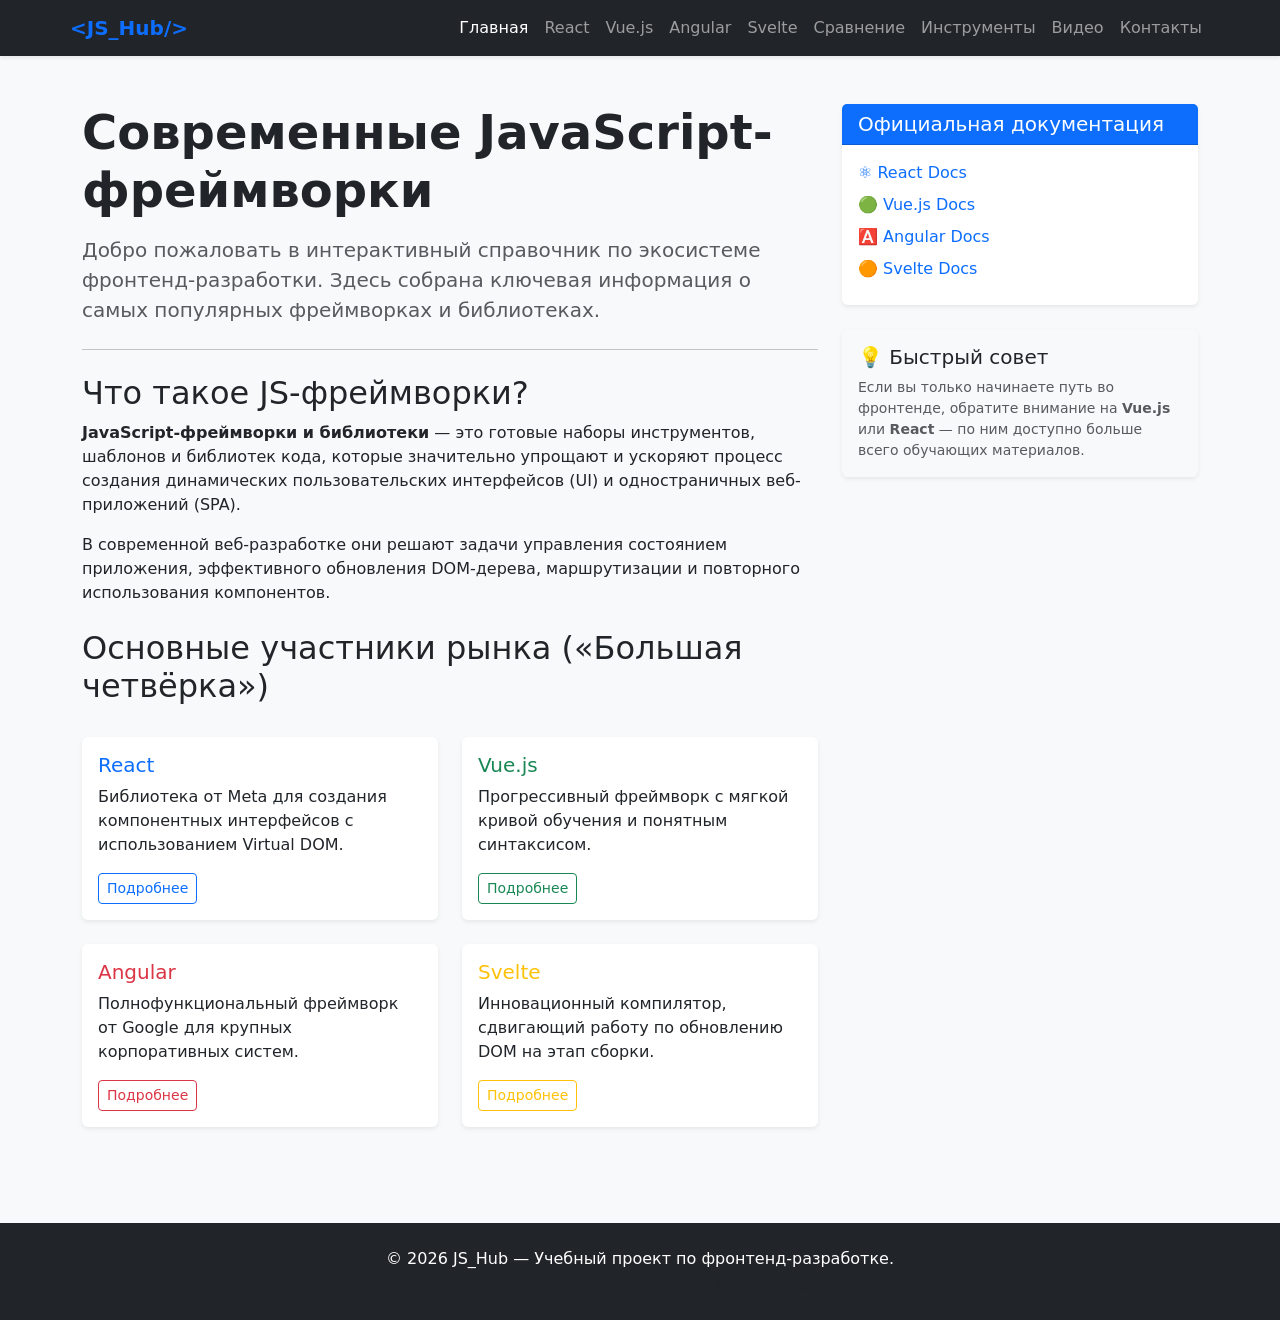
==== index.html @ e183293d "Add files via upload" ====
<!DOCTYPE html>
<html lang="ru">
<head>
    <meta charset="UTF-8">
    <meta name="viewport" content="width=device-width, initial-scale=1.0">
    <title>JS-Фреймворки — Справочник веб-разработчика</title>
    <!-- Bootstrap 5 CSS -->
    <link href="https://cdn.jsdelivr.net/npm/bootstrap@5.3.2/dist/css/bootstrap.min.css" rel="stylesheet">
    <!-- Кастомные стили -->
    <link rel="stylesheet" href="css/style.css">
</head>
<body class="d-flex flex-column min-vh-100">

    <!-- Шапка и навигация -->
    <header class="bg-dark text-white sticky-top shadow-sm">
        <nav class="navbar navbar-expand-lg navbar-dark container">
            <a class="navbar-brand fw-bold text-primary" href="index.html">
                &lt;JS_Hub/&gt;
            </a>
            <!-- Бургер-кнопка для мобильных устройств -->
            <button class="navbar-toggler" type="button" data-bs-toggle="collapse" data-bs-target="#mainNavbar" aria-controls="mainNavbar" aria-expanded="false" aria-label="Переключить навигацию">
                <span class="navbar-toggler-icon"></span>
            </button>

            <!-- Основное меню -->
            <div class="collapse navbar-collapse" id="mainNavbar">
                <ul class="navbar-nav ms-auto">
                    <li class="nav-item"><a class="nav-link active" aria-current="page" href="index.html">Главная</a></li>
                    <li class="nav-item"><a class="nav-link" href="react.html">React</a></li>
                    <li class="nav-item"><a class="nav-link" href="vue.html">Vue.js</a></li>
                    <li class="nav-item"><a class="nav-link" href="angular.html">Angular</a></li>
                    <li class="nav-item"><a class="nav-link" href="svelte.html">Svelte</a></li>
                    <li class="nav-item"><a class="nav-link" href="comparison.html">Сравнение</a></li>
                    <li class="nav-item"><a class="nav-link" href="tools.html">Инструменты</a></li>
                    <li class="nav-item"><a class="nav-link" href="video.html">Видео</a></li>
                    <li class="nav-item"><a class="nav-link" href="about.html">Контакты</a></li>
                </ul>
            </div>
        </nav>
    </header>

    <!-- Основной контент и Сайдбар -->
    <div class="container my-5 flex-grow-1">
        <div class="row">
            <!-- Главный контент (<main>) -->
            <main class="col-lg-8 mb-4">
                <section class="mb-4">
                    <h1 class="display-5 fw-bold mb-3">Современные JavaScript-фреймворки</h1>
                    <p class="lead text-muted">
                        Добро пожаловать в интерактивный справочник по экосистеме фронтенд-разработки. 
                        Здесь собрана ключевая информация о самых популярных фреймворках и библиотеках.
                    </p>
                    <hr class="my-4">
                </section>

                <section class="mb-4">
                    <h2>Что такое JS-фреймворки?</h2>
                    <p>
                        <strong>JavaScript-фреймворки и библиотеки</strong> — это готовые наборы инструментов, шаблонов и библиотек кода, 
                        которые значительно упрощают и ускоряют процесс создания динамических пользовательских интерфейсов (UI) и одностраничных веб-приложений (SPA).
                    </p>
                    <p>
                        В современной веб-разработке они решают задачи управления состоянием приложения, эффективного обновления DOM-дерева, 
                        маршрутизации и повторного использования компонентов.
                    </p>
                </section>

                <section class="mb-4">
                    <h2>Основные участники рынка («Большая четвёрка»)</h2>
                    <div class="row row-cols-1 row-cols-md-2 g-4 mt-2">
                        <div class="col">
                            <div class="card h-100 border-0 shadow-sm">
                                <div class="card-body">
                                    <h3 class="h5 card-title text-primary">React</h3>
                                    <p class="card-text fs-6">Библиотека от Meta для создания компонентных интерфейсов с использованием Virtual DOM.</p>
                                    <a href="react.html" class="btn btn-outline-primary btn-sm">Подробнее</a>
                                </div>
                            </div>
                        </div>
                        <div class="col">
                            <div class="card h-100 border-0 shadow-sm">
                                <div class="card-body">
                                    <h3 class="h5 card-title text-success">Vue.js</h3>
                                    <p class="card-text fs-6">Прогрессивный фреймворк с мягкой кривой обучения и понятным синтаксисом.</p>
                                    <a href="vue.html" class="btn btn-outline-success btn-sm">Подробнее</a>
                                </div>
                            </div>
                        </div>
                        <div class="col">
                            <div class="card h-100 border-0 shadow-sm">
                                <div class="card-body">
                                    <h3 class="h5 card-title text-danger">Angular</h3>
                                    <p class="card-text fs-6">Полнофункциональный фреймворк от Google для крупных корпоративных систем.</p>
                                    <a href="angular.html" class="btn btn-outline-danger btn-sm">Подробнее</a>
                                </div>
                            </div>
                        </div>
                        <div class="col">
                            <div class="card h-100 border-0 shadow-sm">
                                <div class="card-body">
                                    <h3 class="h5 card-title text-warning">Svelte</h3>
                                    <p class="card-text fs-6">Инновационный компилятор, сдвигающий работу по обновлению DOM на этап сборки.</p>
                                    <a href="svelte.html" class="btn btn-outline-warning btn-sm">Подробнее</a>
                                </div>
                            </div>
                        </div>
                    </div>
                </section>
            </main>

            <!-- Сайдбар (<aside>) -->
            <aside class="col-lg-4">
                <div class="card mb-4 shadow-sm border-0">
                    <div class="card-header bg-primary text-white">
                        <h2 class="h5 mb-0">Официальная документация</h2>
                    </div>
                    <div class="card-body">
                        <ul class="list-unstyled mb-0">
                            <li class="mb-2"><a href="https://react.dev" target="_blank" rel="noopener noreferrer" class="text-decoration-none">⚛️ React Docs</a></li>
                            <li class="mb-2"><a href="https://vuejs.org" target="_blank" rel="noopener noreferrer" class="text-decoration-none">🟢 Vue.js Docs</a></li>
                            <li class="mb-2"><a href="https://angular.dev" target="_blank" rel="noopener noreferrer" class="text-decoration-none">🅰️ Angular Docs</a></li>
                            <li class="mb-2"><a href="https://svelte.dev" target="_blank" rel="noopener noreferrer" class="text-decoration-none">🟠 Svelte Docs</a></li>
                        </ul>
                    </div>
                </div>

                <div class="card shadow-sm border-0 bg-light">
                    <div class="card-body">
                        <h3 class="h5 card-title">💡 Быстрый совет</h3>
                        <p class="card-text small text-muted">
                            Если вы только начинаете путь во фронтенде, обратите внимание на <strong>Vue.js</strong> или <strong>React</strong> — по ним доступно больше всего обучающих материалов.
                        </p>
                    </div>
                </div>
            </aside>
        </div>
    </div>

    <!-- Подвал (<footer>) -->
    <footer class="bg-dark text-white py-4 mt-auto">
        <div class="container text-center">
            <p class="mb-1">&copy; 2026 JS_Hub — Учебный проект по фронтенд-разработке.</p>
            <p class="small text-muted mb-0">Разработано с использованием HTML5, CSS3 и Bootstrap 5.</p>
        </div>
    </footer>

    <!-- Bootstrap 5 JS Bundle (включает Popper для выпадающих меню и бургера) -->
    <script src="https://cdn.jsdelivr.net/npm/bootstrap@5.3.2/dist/js/bootstrap.bundle.min.js"></script>
</body>
</html>
---- css/style.css ----
Body {
    Background-color: #f8f9fa; 
}


.card {
    Transition: transform 0.2s ease-in-out;
}

.card:hover {
    Transform: translateY(-5px);
}


.nav-link:hover {
    Color: #ffc107 !important;
}
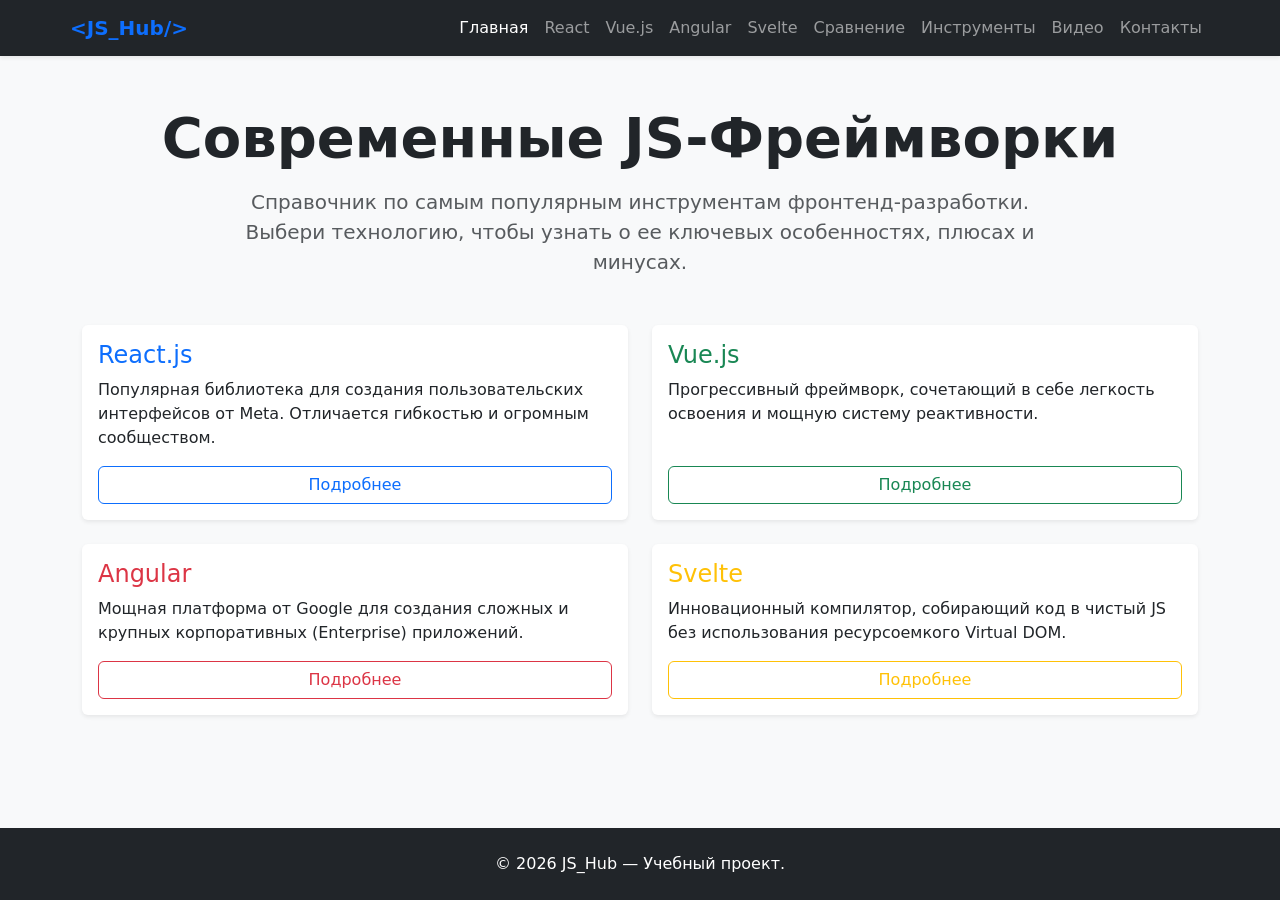
==== commit 150bc830: "update for mobile version" ====
--- a/index.html
+++ b/index.html
@@ -3,26 +3,19 @@
 <head>
     <meta charset="UTF-8">
     <meta name="viewport" content="width=device-width, initial-scale=1.0">
-    <title>JS-Фреймворки — Справочник веб-разработчика</title>
-    <!-- Bootstrap 5 CSS -->
+    <title>Главная — JS-Фреймворки</title>
     <link href="https://cdn.jsdelivr.net/npm/bootstrap@5.3.2/dist/css/bootstrap.min.css" rel="stylesheet">
-    <!-- Кастомные стили -->
     <link rel="stylesheet" href="css/style.css">
 </head>
 <body class="d-flex flex-column min-vh-100">
 
-    <!-- Шапка и навигация -->
+    <!-- Header -->
     <header class="bg-dark text-white sticky-top shadow-sm">
         <nav class="navbar navbar-expand-lg navbar-dark container">
-            <a class="navbar-brand fw-bold text-primary" href="index.html">
-                &lt;JS_Hub/&gt;
-            </a>
-            <!-- Бургер-кнопка для мобильных устройств -->
-            <button class="navbar-toggler" type="button" data-bs-toggle="collapse" data-bs-target="#mainNavbar" aria-controls="mainNavbar" aria-expanded="false" aria-label="Переключить навигацию">
+            <a class="navbar-brand fw-bold text-primary" href="index.html">&lt;JS_Hub/&gt;</a>
+            <button class="navbar-toggler" type="button" data-bs-toggle="collapse" data-bs-target="#mainNavbar">
                 <span class="navbar-toggler-icon"></span>
             </button>
-
-            <!-- Основное меню -->
             <div class="collapse navbar-collapse" id="mainNavbar">
                 <ul class="navbar-nav ms-auto">
                     <li class="nav-item"><a class="nav-link active" aria-current="page" href="index.html">Главная</a></li>
@@ -39,112 +32,73 @@
         </nav>
     </header>
 
-    <!-- Основной контент и Сайдбар -->
-    <div class="container my-5 flex-grow-1">
-        <div class="row">
-            <!-- Главный контент (<main>) -->
-            <main class="col-lg-8 mb-4">
-                <section class="mb-4">
-                    <h1 class="display-5 fw-bold mb-3">Современные JavaScript-фреймворки</h1>
-                    <p class="lead text-muted">
-                        Добро пожаловать в интерактивный справочник по экосистеме фронтенд-разработки. 
-                        Здесь собрана ключевая информация о самых популярных фреймворках и библиотеках.
-                    </p>
-                    <hr class="my-4">
-                </section>
+    <!-- Main Content -->
+    <main class="container my-5 flex-grow-1">
+        
+        <!-- Приветственный блок (Hero) -->
+        <div class="text-center mb-5">
+            <h1 class="display-4 fw-bold text-dark mb-3">Современные JS-Фреймворки</h1>
+            <p class="lead text-muted w-75 mx-auto">Справочник по самым популярным инструментам фронтенд-разработки. Выбери технологию, чтобы узнать о ее ключевых особенностях, плюсах и минусах.</p>
+        </div>
 
-                <section class="mb-4">
-                    <h2>Что такое JS-фреймворки?</h2>
-                    <p>
-                        <strong>JavaScript-фреймворки и библиотеки</strong> — это готовые наборы инструментов, шаблонов и библиотек кода, 
-                        которые значительно упрощают и ускоряют процесс создания динамических пользовательских интерфейсов (UI) и одностраничных веб-приложений (SPA).
-                    </p>
-                    <p>
-                        В современной веб-разработке они решают задачи управления состоянием приложения, эффективного обновления DOM-дерева, 
-                        маршрутизации и повторного использования компонентов.
-                    </p>
-                </section>
-
-                <section class="mb-4">
-                    <h2>Основные участники рынка («Большая четвёрка»)</h2>
-                    <div class="row row-cols-1 row-cols-md-2 g-4 mt-2">
-                        <div class="col">
-                            <div class="card h-100 border-0 shadow-sm">
-                                <div class="card-body">
-                                    <h3 class="h5 card-title text-primary">React</h3>
-                                    <p class="card-text fs-6">Библиотека от Meta для создания компонентных интерфейсов с использованием Virtual DOM.</p>
-                                    <a href="react.html" class="btn btn-outline-primary btn-sm">Подробнее</a>
-                                </div>
-                            </div>
-                        </div>
-                        <div class="col">
-                            <div class="card h-100 border-0 shadow-sm">
-                                <div class="card-body">
-                                    <h3 class="h5 card-title text-success">Vue.js</h3>
-                                    <p class="card-text fs-6">Прогрессивный фреймворк с мягкой кривой обучения и понятным синтаксисом.</p>
-                                    <a href="vue.html" class="btn btn-outline-success btn-sm">Подробнее</a>
-                                </div>
-                            </div>
-                        </div>
-                        <div class="col">
-                            <div class="card h-100 border-0 shadow-sm">
-                                <div class="card-body">
-                                    <h3 class="h5 card-title text-danger">Angular</h3>
-                                    <p class="card-text fs-6">Полнофункциональный фреймворк от Google для крупных корпоративных систем.</p>
-                                    <a href="angular.html" class="btn btn-outline-danger btn-sm">Подробнее</a>
-                                </div>
-                            </div>
-                        </div>
-                        <div class="col">
-                            <div class="card h-100 border-0 shadow-sm">
-                                <div class="card-body">
-                                    <h3 class="h5 card-title text-warning">Svelte</h3>
-                                    <p class="card-text fs-6">Инновационный компилятор, сдвигающий работу по обновлению DOM на этап сборки.</p>
-                                    <a href="svelte.html" class="btn btn-outline-warning btn-sm">Подробнее</a>
-                                </div>
-                            </div>
-                        </div>
-                    </div>
-                </section>
-            </main>
-
-            <!-- Сайдбар (<aside>) -->
-            <aside class="col-lg-4">
-                <div class="card mb-4 shadow-sm border-0">
-                    <div class="card-header bg-primary text-white">
-                        <h2 class="h5 mb-0">Официальная документация</h2>
-                    </div>
-                    <div class="card-body">
-                        <ul class="list-unstyled mb-0">
-                            <li class="mb-2"><a href="https://react.dev" target="_blank" rel="noopener noreferrer" class="text-decoration-none">⚛️ React Docs</a></li>
-                            <li class="mb-2"><a href="https://vuejs.org" target="_blank" rel="noopener noreferrer" class="text-decoration-none">🟢 Vue.js Docs</a></li>
-                            <li class="mb-2"><a href="https://angular.dev" target="_blank" rel="noopener noreferrer" class="text-decoration-none">🅰️ Angular Docs</a></li>
-                            <li class="mb-2"><a href="https://svelte.dev" target="_blank" rel="noopener noreferrer" class="text-decoration-none">🟠 Svelte Docs</a></li>
-                        </ul>
+        <!-- Адаптивная сетка: Квадрат 2x2 на ПК, столбик на телефоне -->
+        <div class="row g-4">
+            
+            <!-- Карточка React (Верхняя левая) -->
+            <div class="col-12 col-md-6">
+                <div class="card h-100 shadow-sm border-0">
+                    <div class="card-body d-flex flex-column">
+                        <h2 class="h4 card-title text-primary">React.js</h2>
+                        <p class="card-text flex-grow-1">Популярная библиотека для создания пользовательских интерфейсов от Meta. Отличается гибкостью и огромным сообществом.</p>
+                        <a href="react.html" class="btn btn-outline-primary mt-auto">Подробнее</a>
                     </div>
                 </div>
+            </div>
 
-                <div class="card shadow-sm border-0 bg-light">
-                    <div class="card-body">
-                        <h3 class="h5 card-title">💡 Быстрый совет</h3>
-                        <p class="card-text small text-muted">
-                            Если вы только начинаете путь во фронтенде, обратите внимание на <strong>Vue.js</strong> или <strong>React</strong> — по ним доступно больше всего обучающих материалов.
-                        </p>
+            <!-- Карточка Vue (Верхняя правая) -->
+            <div class="col-12 col-md-6">
+                <div class="card h-100 shadow-sm border-0">
+                    <div class="card-body d-flex flex-column">
+                        <h2 class="h4 card-title text-success">Vue.js</h2>
+                        <p class="card-text flex-grow-1">Прогрессивный фреймворк, сочетающий в себе легкость освоения и мощную систему реактивности.</p>
+                        <a href="vue.html" class="btn btn-outline-success mt-auto">Подробнее</a>
                     </div>
                 </div>
-            </aside>
+            </div>
+
+            <!-- Карточка Angular (Нижняя левая) -->
+            <div class="col-12 col-md-6">
+                <div class="card h-100 shadow-sm border-0">
+                    <div class="card-body d-flex flex-column">
+                        <h2 class="h4 card-title text-danger">Angular</h2>
+                        <p class="card-text flex-grow-1">Мощная платформа от Google для создания сложных и крупных корпоративных (Enterprise) приложений.</p>
+                        <a href="angular.html" class="btn btn-outline-danger mt-auto">Подробнее</a>
+                    </div>
+                </div>
+            </div>
+
+            <!-- Карточка Svelte (Нижняя правая) -->
+            <div class="col-12 col-md-6">
+                <div class="card h-100 shadow-sm border-0">
+                    <div class="card-body d-flex flex-column">
+                        <h2 class="h4 card-title text-warning">Svelte</h2>
+                        <p class="card-text flex-grow-1">Инновационный компилятор, собирающий код в чистый JS без использования ресурсоемкого Virtual DOM.</p>
+                        <a href="svelte.html" class="btn btn-outline-warning mt-auto">Подробнее</a>
+                    </div>
+                </div>
+            </div>
+
         </div>
-    </div>
+        
+    </main>
 
-    <!-- Подвал (<footer>) -->
-    <footer class="bg-dark text-white py-4 mt-auto">
-        <div class="container text-center">
-            <p class="mb-1">&copy; 2026 JS_Hub — Учебный проект по фронтенд-разработке.</p>
-            <p class="small text-muted mb-0">Разработано с использованием HTML5, CSS3 и Bootstrap 5.</p>
+    <!-- Footer -->
+    <footer class="bg-dark text-white py-4 mt-auto text-center">
+        <div class="container">
+            <p class="mb-0">&copy; 2026 JS_Hub — Учебный проект.</p>
         </div>
     </footer>
 
-    <!-- Bootstrap 5 JS Bundle (включает Popper для выпадающих меню и бургера) -->
     <script src="https://cdn.jsdelivr.net/npm/bootstrap@5.3.2/dist/js/bootstrap.bundle.min.js"></script>
 </body>
 </html>
